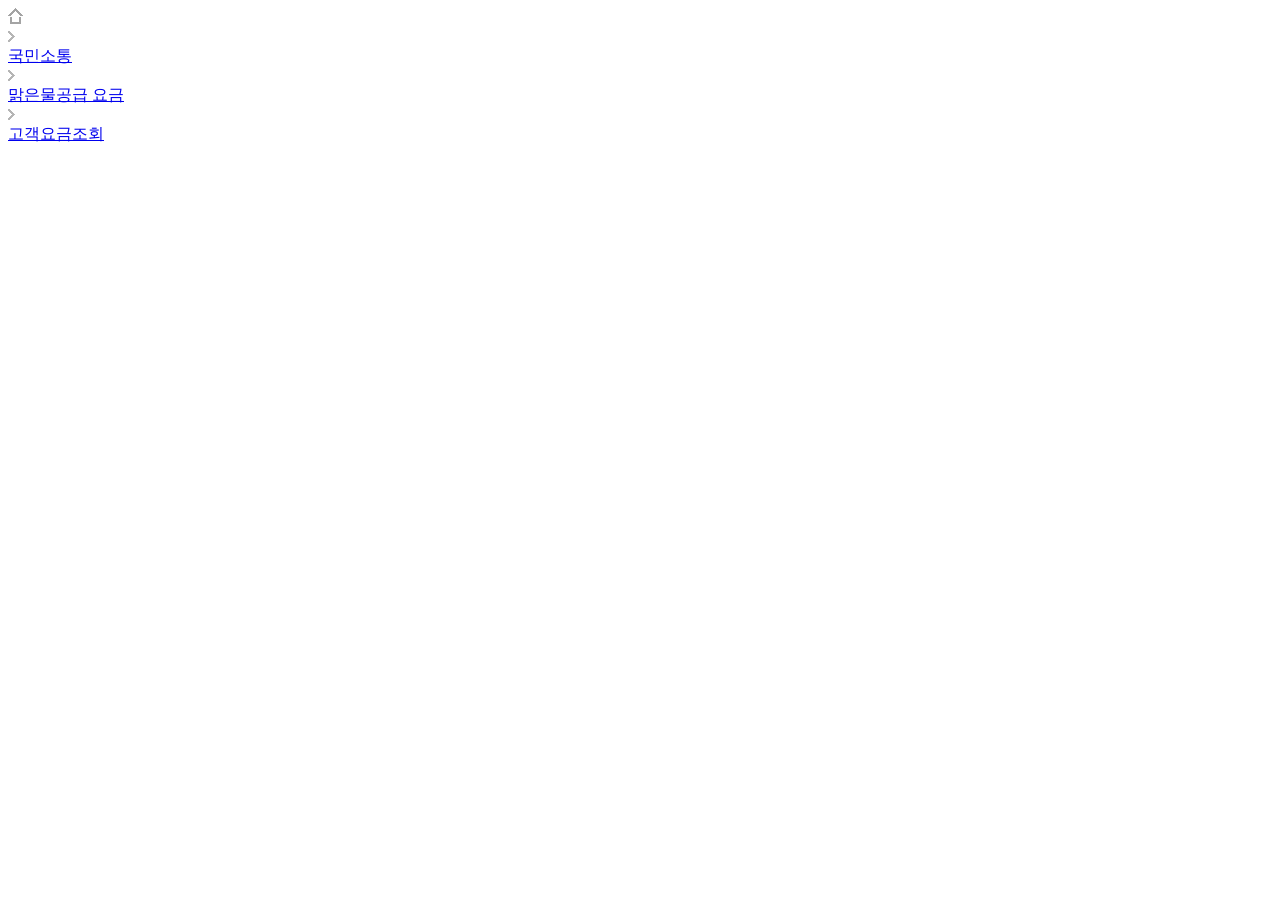
==== pages/bill.html @ 901ba0d9 "first commit" ====
<!DOCTYPE html>
<html lang="en">
<head>
    <meta charset="UTF-8">
    <meta name="viewport" content="width=device-width, initial-scale=1.0">
    <title>Document</title>
</head>
<body>
    <div class="path_bar">
        <a href="#"><img src="../images/path_home_ico.png" alt="홈 버튼"></a>
        <div class="path"><img src="../images/path_bul.png" alt="경로 표시"></div>
        <a href="#">국민소통</a>
        <div class="path"><img src="../images/path_bul.png" alt="경로 표시"></div>
        <a href="#">맑은물공급 요금</a>
        <div class="path"><img src="../images/path_bul.png" alt="경로 표시"></div>
        <a href="#">고객요금조회</a>
    </div>
</body>
</html>
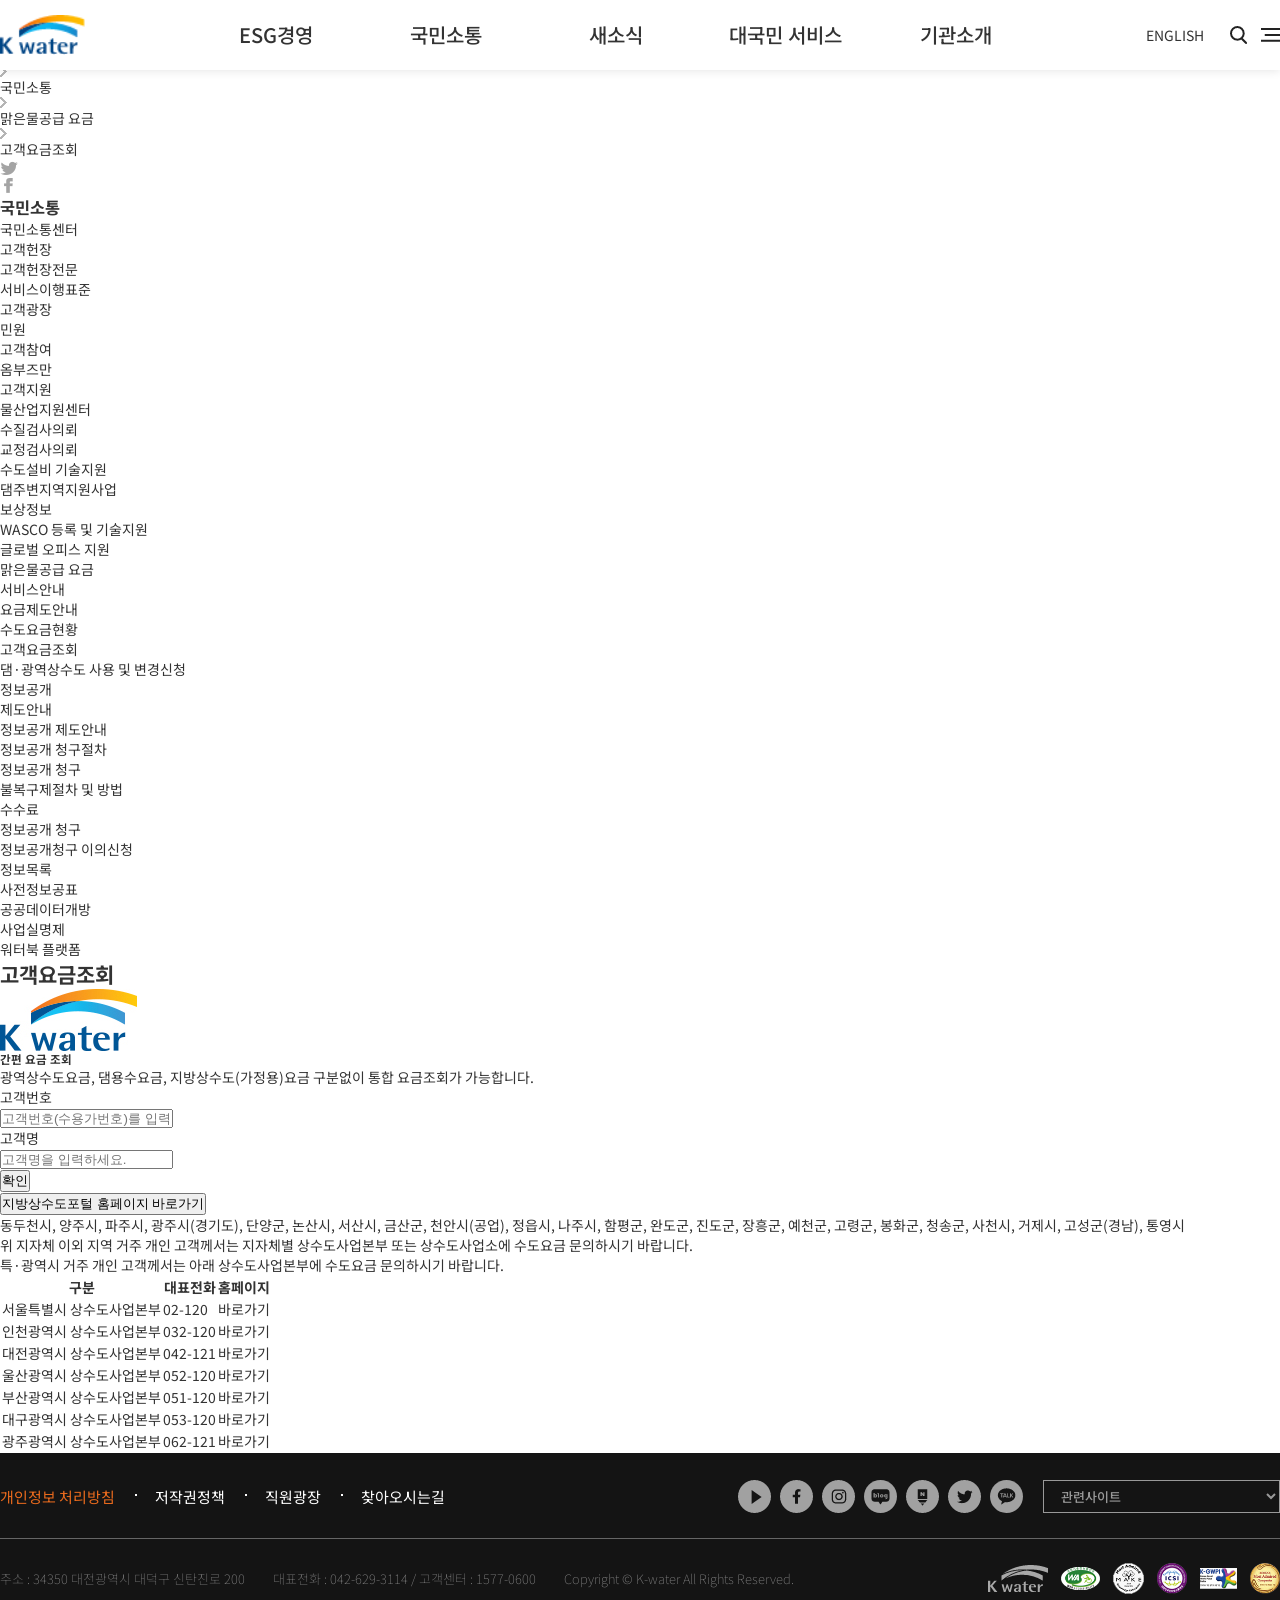
==== commit 4e276b32: "bill page markup" ====
--- a/pages/bill.html
+++ b/pages/bill.html
@@ -3,17 +3,182 @@
 <head>
     <meta charset="UTF-8">
     <meta name="viewport" content="width=device-width, initial-scale=1.0">
+    <link rel="stylesheet" href="../css/reset.css">
+    <link rel="stylesheet" href="../css/bill.css">
+    <script src="../js/code.jquery.com_jquery-1.12.4.js"></script>
+    <script src="../js/app.js"></script>
     <title>Document</title>
 </head>
 <body>
+    <div class="header"></div>
+
+    <div class="page_title">
+        <h2>국민소통</h2>
+        <p>고객에게 가깝게 다가가는 고객중심의 경영을 실천합니다.</p>
+    </div>
+
     <div class="path_bar">
-        <a href="#"><img src="../images/path_home_ico.png" alt="홈 버튼"></a>
-        <div class="path"><img src="../images/path_bul.png" alt="경로 표시"></div>
-        <a href="#">국민소통</a>
-        <div class="path"><img src="../images/path_bul.png" alt="경로 표시"></div>
-        <a href="#">맑은물공급 요금</a>
-        <div class="path"><img src="../images/path_bul.png" alt="경로 표시"></div>
-        <a href="#">고객요금조회</a>
+        <div class="left">
+            <a href="#"><img src="../images/path_home_ico.png" alt="홈 버튼"></a>
+            <div class="path"><img src="../images/path_bul.png" alt="경로 표시"></div>
+            <a href="#">국민소통</a>
+            <div class="path"><img src="../images/path_bul.png" alt="경로 표시"></div>
+            <a href="#">맑은물공급 요금</a>
+            <div class="path"><img src="../images/path_bul.png" alt="경로 표시"></div>
+            <a href="#">고객요금조회</a>
+        </div>
+        <div class="right">
+            <a href="#;"><img src="../images/sns_share_tw.png" alt="트위터 공유"></a>
+            <a href="#;"><img src="../images/sns_share_fb.png" alt="페이스북 공유"></a>
+        </div>
     </div>
+
+    <div class="main">
+        <div class="side_menu">
+            <h3>국민소통</h3>
+            <ul>
+                <li>
+                    <a href="#;">국민소통센터</a>
+                </li>
+                <li>
+                    <a href="#;">고객헌장</a>
+                    <ul>
+                        <li><a href="#;">고객헌장전문</a></li>
+                        <li><a href="#;">서비스이행표준</a></li>
+                    </ul>
+                </li>
+                <li>
+                    <a href="#;">고객광장</a>
+                    <ul>
+                        <li><a href="#;">민원</a></li>
+                        <li><a href="#;">고객참여</a></li>
+                        <li><a href="#;">옴부즈만</a></li>
+                    </ul>
+                </li>
+                <li>
+                    <a href="#;">고객지원</a>
+                    <ul>
+                        <li><a href="#;">물산업지원센터</a></li>
+                        <li><a href="#;">수질검사의뢰</a></li>
+                        <li><a href="#;">교정검사의뢰</a></li>
+                        <li><a href="#;">수도설비 기술지원</a></li>
+                        <li><a href="#;">댐주변지역지원사업</a></li>
+                        <li><a href="#;">보상정보</a></li>
+                        <li><a href="#;">WASCO 등록 및 기술지원</a></li>
+                        <li><a href="#;">글로벌 오피스 지원</a></li>
+                    </ul>
+                </li>
+                <li>
+                    <a href="#;">맑은물공급 요금</a>
+                    <ul>
+                        <li><a href="#;">서비스안내</a></li>
+                        <li><a href="#;">요금제도안내</a></li>
+                        <li><a href="#;">수도요금현황</a></li>
+                        <li><a href="#;">고객요금조회</a></li>
+                        <li><a href="#;">댐·광역상수도 사용 및 변경신청</a></li>
+                    </ul>
+                </li>
+                <li>
+                    <a href="#;">정보공개</a>
+                    <ul>
+                        <li>
+                            <a href="#;">제도안내</a>
+                            <ul>
+                                <li><a href="#,">정보공개 제도안내</a></li>
+                                <li><a href="#,">정보공개 청구절차</a></li>
+                                <li><a href="#,">정보공개 청구</a></li>
+                                <li><a href="#,">불복구제절차 및 방법</a></li>
+                                <li><a href="#,">수수료</a></li>
+                            </ul>
+                        </li>
+                        <li><a href="#;">정보공개 청구</a></li>
+                        <li><a href="#;">정보공개청구 이의신청</a></li>
+                        <li><a href="#;">정보목록</a></li>
+                        <li><a href="#;">사전정보공표</a></li>
+                        <li><a href="#;">공공데이터개방</a></li>
+                        <li><a href="#;">사업실명제</a></li>
+                        <li><a href="#;">워터북 플랫폼</a></li>
+                    </ul>
+                </li>
+            </ul>
+        </div>
+        <div class="contents">
+            <h2>고객요금조회</h2>
+            <div class="bill_box">
+                <div class="box_top">
+                    <div class="box_logo"><img src="../images/kwater_logo.jpg" alt="K-water 로고"></div>
+                    <div class="box_txt">
+                        <h5>간편 요금 조회</h5>
+                        <p>광역상수도요금, 댐용수요금, 지방상수도(가정용)요금 구분없이 통합 요금조회가 가능합니다.</p>
+                    </div>
+                </div>
+                <div class="box_bottom">
+                    <div class="box_input">
+                        <div class="cus_number">
+                            <p>고객번호</p>
+                            <input type="text" placeholder="고객번호(수용가번호)를 입력하세요.">
+                        </div>
+                        <div class="cus_name">
+                            <p>고객명</p>
+                            <input type="text" placeholder="고객명을 입력하세요.">
+                        </div>
+                    </div>
+                    <button>확인</button>
+                </div>
+            </div>
+            <button>지방상수도포털 홈페이지 바로가기</button>
+            <div class="area_box">
+                <p>동두천시, 양주시, 파주시, 광주시(경기도), 단양군, 논산시, 서산시, 금산군, 천안시(공업), 정읍시, 나주시, 함평군, 완도군, 진도군, 장흥군, 예천군, 고령군, 봉화군, 청송군, 사천시, 거제시, 고성군(경남), 통영시</p>
+            </div>
+            <div class="notice_box">
+                <p>위 지자체 이외 지역 거주 개인 고객께서는 지자체별 상수도사업본부 또는 상수도사업소에 수도요금 문의하시기 바랍니다.</p>
+                <p>특·광역시 거주 개인 고객께서는 아래 상수도사업본부에 수도요금 문의하시기 바랍니다.</p>
+            </div>
+            <table class="tb">
+                <tr>
+                    <th>구분</th>
+                    <th>대표전화</th>
+                    <th>홈페이지</th>
+                </tr>
+                <tr>
+                    <td>서울특별시 상수도사업본부</td>
+                    <td>02-120</td>
+                    <td><a href="#;">바로가기</a></td>
+                </tr>
+                <tr>
+                    <td>인천광역시 상수도사업본부</td>
+                    <td>032-120</td>
+                    <td><a href="#;">바로가기</a></td>
+                </tr>
+                <tr>
+                    <td>대전광역시 상수도사업본부</td>
+                    <td>042-121</td>
+                    <td><a href="#;">바로가기</a></td>
+                </tr>
+                <tr>
+                    <td>울산광역시 상수도사업본부</td>
+                    <td>052-120</td>
+                    <td><a href="#;">바로가기</a></td>
+                </tr>
+                <tr>
+                    <td>부산광역시 상수도사업본부</td>
+                    <td>051-120</td>
+                    <td><a href="#;">바로가기</a></td>
+                </tr>
+                <tr>
+                    <td>대구광역시 상수도사업본부</td>
+                    <td>053-120</td>
+                    <td><a href="#;">바로가기</a></td>
+                </tr>
+                <tr>
+                    <td>광주광역시 상수도사업본부</td>
+                    <td>062-121</td>
+                    <td><a href="#;">바로가기</a></td>
+                </tr>
+            </table>
+        </div>
+    </div>
+
+    <div class="footer"></div>
 </body>
 </html>
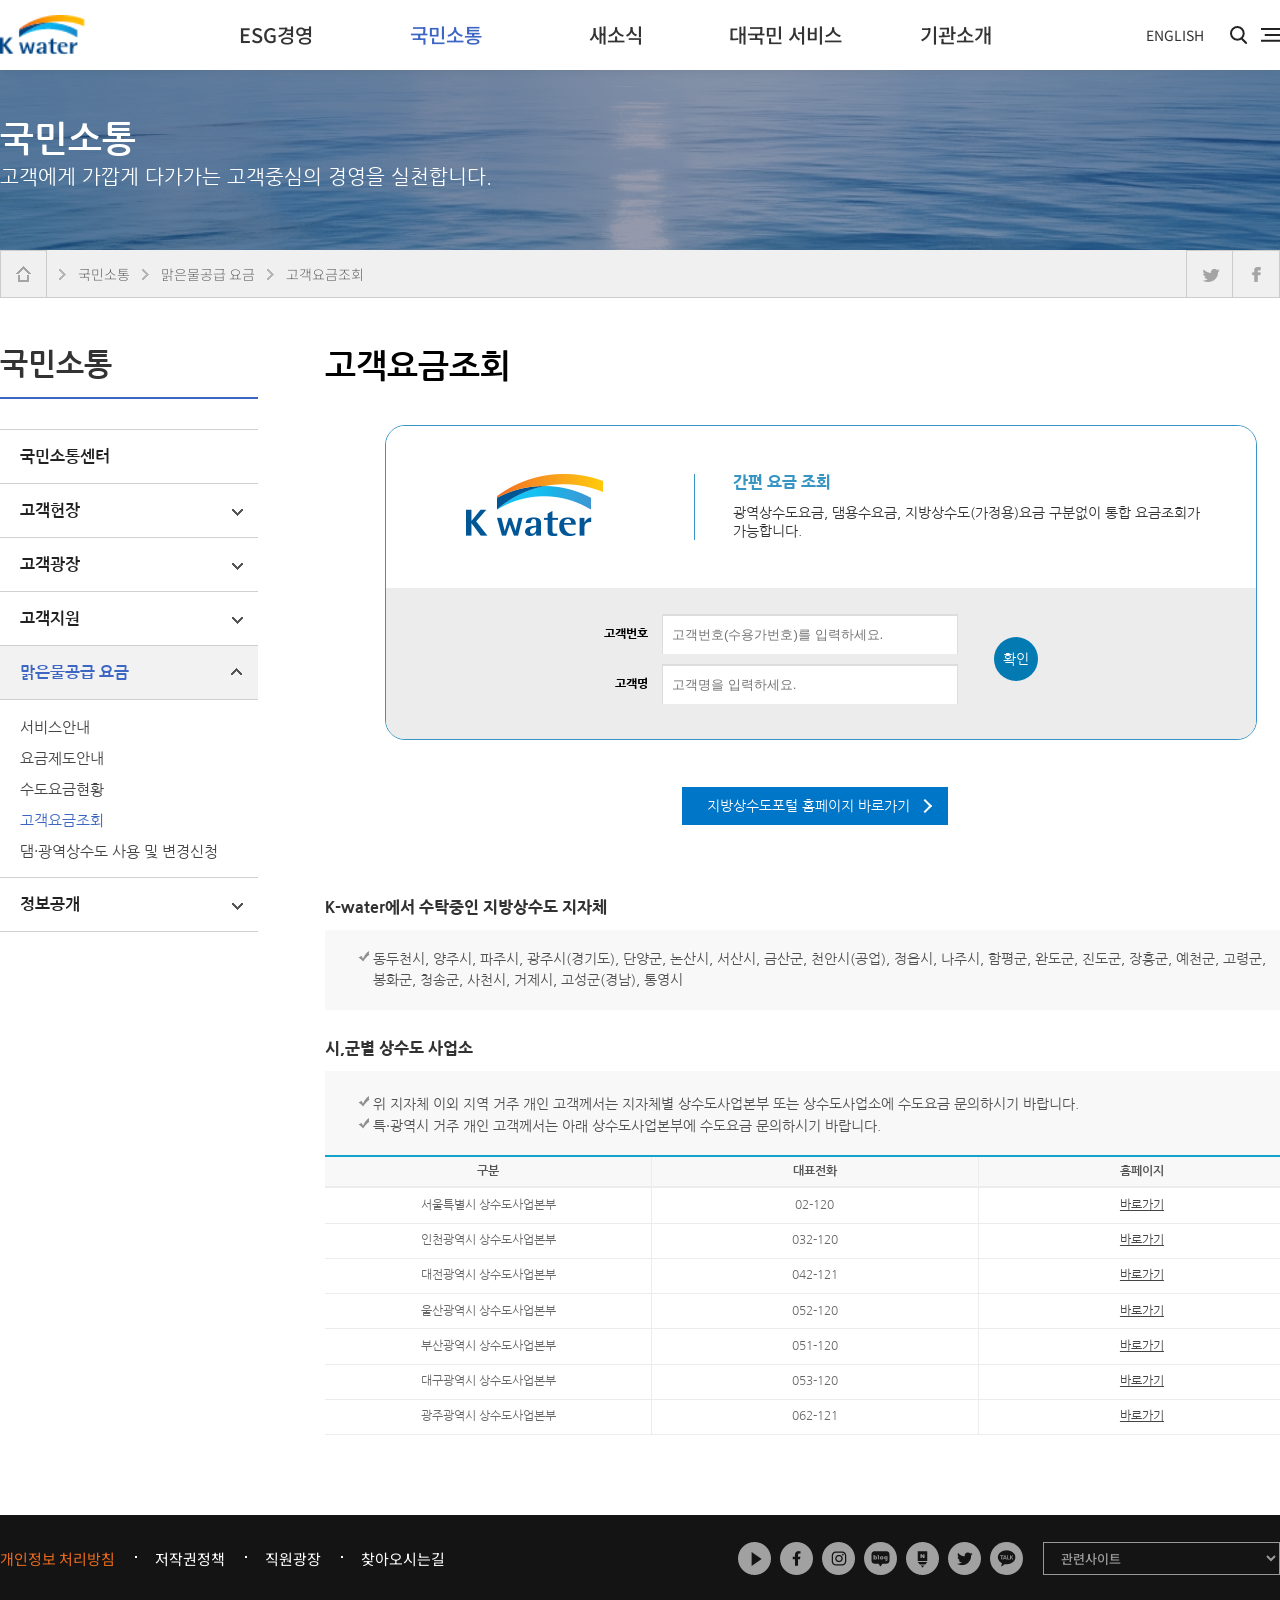
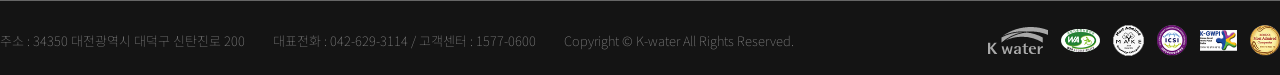
==== commit 13056392: "new page markup" ====
--- a/pages/bill.html
+++ b/pages/bill.html
@@ -5,179 +5,189 @@
     <meta name="viewport" content="width=device-width, initial-scale=1.0">
     <link rel="stylesheet" href="../css/reset.css">
     <link rel="stylesheet" href="../css/bill.css">
+    <link rel="stylesheet" href="../css/page_layout.css">
+    <link rel="stylesheet" href="../css/side_menu.css">
     <script src="../js/code.jquery.com_jquery-1.12.4.js"></script>
     <script src="../js/app.js"></script>
-    <title>Document</title>
+    <title>고객요금조회 | K-water</title>
 </head>
 <body>
     <div class="header"></div>
 
     <div class="page_title">
-        <h2>국민소통</h2>
-        <p>고객에게 가깝게 다가가는 고객중심의 경영을 실천합니다.</p>
+        <div class="text_area">
+            <h2>국민소통</h2>
+            <p>고객에게 가깝게 다가가는 고객중심의 경영을 실천합니다.</p>
+        </div>
     </div>
 
     <div class="path_bar">
-        <div class="left">
-            <a href="#"><img src="../images/path_home_ico.png" alt="홈 버튼"></a>
-            <div class="path"><img src="../images/path_bul.png" alt="경로 표시"></div>
-            <a href="#">국민소통</a>
-            <div class="path"><img src="../images/path_bul.png" alt="경로 표시"></div>
-            <a href="#">맑은물공급 요금</a>
-            <div class="path"><img src="../images/path_bul.png" alt="경로 표시"></div>
-            <a href="#">고객요금조회</a>
+        <div class="inner">
+            <div class="left">
+                <div class="icon_box"><img src="../images/path_home_ico.png" alt="홈 버튼"></div>
+                <div class="path"><img src="../images/path_bul.png" alt="경로 표시"></div>
+                <div>국민소통</div>
+                <div class="path"><img src="../images/path_bul.png" alt="경로 표시"></div>
+                <div>맑은물공급 요금</div>
+                <div class="path"><img src="../images/path_bul.png" alt="경로 표시"></div>
+                <div>고객요금조회</div>
+            </div>
+            <div class="right">
+                <a href="#;" class="icon_box"><img src="../images/sns_share_tw.png" alt="트위터 공유"></a>
+                <a href="#;" class="icon_box"><img src="../images/sns_share_fb.png" alt="페이스북 공유"></a>
+            </div>
         </div>
-        <div class="right">
-            <a href="#;"><img src="../images/sns_share_tw.png" alt="트위터 공유"></a>
-            <a href="#;"><img src="../images/sns_share_fb.png" alt="페이스북 공유"></a>
+    </div>
+    <div class="main"></div>
+        <div class="item">
+            <div class="side_menu">
+                <h2>국민소통</h2>
+                <ul>
+                    <li>
+                        <a href="#;">국민소통센터</a>
+                    </li>
+                    <li>
+                        <a href="#;" class="drop">고객헌장</a>
+                        <ul>
+                            <li><a href="#;">고객헌장전문</a></li>
+                            <li><a href="#;">서비스이행표준</a></li>
+                        </ul>
+                    </li>
+                    <li>
+                        <a href="#;" class="drop">고객광장</a>
+                        <ul>
+                            <li><a href="#;">민원</a></li>
+                            <li><a href="#;">고객참여</a></li>
+                            <li><a href="#;">옴부즈만</a></li>
+                        </ul>
+                    </li>
+                    <li>
+                        <a href="#;" class="drop">고객지원</a>
+                        <ul>
+                            <li><a href="#;">물산업지원센터</a></li>
+                            <li><a href="#;">수질검사의뢰</a></li>
+                            <li><a href="#;">교정검사의뢰</a></li>
+                            <li><a href="#;">수도설비 기술지원</a></li>
+                            <li><a href="#;">댐주변지역지원사업</a></li>
+                            <li><a href="#;">보상정보</a></li>
+                            <li><a href="#;">WASCO 등록 및 기술지원</a></li>
+                            <li><a href="#;">글로벌 오피스 지원</a></li>
+                        </ul>
+                    </li>
+                    <li class="on">
+                        <a href="#;" class="drop">맑은물공급 요금</a>
+                        <ul>
+                            <li><a href="#;">서비스안내</a></li>
+                            <li><a href="#;">요금제도안내</a></li>
+                            <li><a href="#;">수도요금현황</a></li>
+                            <li class="on"><a href="#;">고객요금조회</a></li>
+                            <li><a href="#;">댐·광역상수도 사용 및 변경신청</a></li>
+                        </ul>
+                    </li>
+                    <li>
+                        <a href="#;" class="drop">정보공개</a>
+                        <ul>
+                            <li>
+                                <a href="#;">제도안내</a>
+                                <ul class="more_menu">
+                                    <li><a href="#,">정보공개 제도안내</a></li>
+                                    <li><a href="#,">정보공개 청구절차</a></li>
+                                    <li><a href="#,">정보공개 청구</a></li>
+                                    <li><a href="#,">불복구제절차 및 방법</a></li>
+                                    <li><a href="#,">수수료</a></li>
+                                </ul>
+                            </li>
+                            <li><a href="#;">정보공개 청구</a></li>
+                            <li><a href="#;">정보공개청구 이의신청</a></li>
+                            <li><a href="#;">정보목록</a></li>
+                            <li><a href="#;">사전정보공표</a></li>
+                            <li><a href="#;">공공데이터개방</a></li>
+                            <li><a href="#;">사업실명제</a></li>
+                            <li><a href="#;">워터북 플랫폼</a></li>
+                        </ul>
+                    </li>
+                </ul>
+            </div>
+            <div class="contents">
+                <h2>고객요금조회</h2>
+                <div class="bill_box">
+                    <div class="box_top">
+                        <div class="box_logo"><img src="../images/kwater_logo.jpg" alt="K-water 로고"></div>
+                        <div class="box_txt">
+                            <h5>간편 요금 조회</h5>
+                            <p>광역상수도요금, 댐용수요금, 지방상수도(가정용)요금 구분없이 통합 요금조회가 가능합니다.</p>
+                        </div>
+                    </div>
+                    <div class="box_bottom">
+                        <div class="box_input">
+                            <div class="cus_number">
+                                <p>고객번호</p>
+                                <input type="text" placeholder="고객번호(수용가번호)를 입력하세요.">
+                            </div>
+                            <div class="cus_name">
+                                <p>고객명</p>
+                                <input type="text" placeholder="고객명을 입력하세요.">
+                            </div>
+                        </div>
+                        <button>확인</button>
+                    </div>
+                </div>
+                <button>지방상수도포털 홈페이지 바로가기</button>
+                <h5>K-water에서 수탁중인 지방상수도 지자체</h5>
+                <div class="area_box">
+                    <p>동두천시, 양주시, 파주시, 광주시(경기도), 단양군, 논산시, 서산시, 금산군, 천안시(공업), 정읍시, 나주시, 함평군, 완도군, 진도군, 장흥군, 예천군, 고령군, 봉화군, 청송군, 사천시, 거제시, 고성군(경남), 통영시</p>
+                </div>
+                <h5>시,군별 상수도 사업소</h5>
+                <div class="notice_box">
+                    <p>위 지자체 이외 지역 거주 개인 고객께서는 지자체별 상수도사업본부 또는 상수도사업소에 수도요금 문의하시기 바랍니다.</p>
+                    <p>특·광역시 거주 개인 고객께서는 아래 상수도사업본부에 수도요금 문의하시기 바랍니다.</p>
+                </div>
+                <table class="tb">
+                    <tr>
+                        <th>구분</th>
+                        <th>대표전화</th>
+                        <th>홈페이지</th>
+                    </tr>
+                    <tr>
+                        <td>서울특별시 상수도사업본부</td>
+                        <td>02-120</td>
+                        <td><a href="#;">바로가기</a></td>
+                    </tr>
+                    <tr>
+                        <td>인천광역시 상수도사업본부</td>
+                        <td>032-120</td>
+                        <td><a href="#;">바로가기</a></td>
+                    </tr>
+                    <tr>
+                        <td>대전광역시 상수도사업본부</td>
+                        <td>042-121</td>
+                        <td><a href="#;">바로가기</a></td>
+                    </tr>
+                    <tr>
+                        <td>울산광역시 상수도사업본부</td>
+                        <td>052-120</td>
+                        <td><a href="#;">바로가기</a></td>
+                    </tr>
+                    <tr>
+                        <td>부산광역시 상수도사업본부</td>
+                        <td>051-120</td>
+                        <td><a href="#;">바로가기</a></td>
+                    </tr>
+                    <tr>
+                        <td>대구광역시 상수도사업본부</td>
+                        <td>053-120</td>
+                        <td><a href="#;">바로가기</a></td>
+                    </tr>
+                    <tr>
+                        <td>광주광역시 상수도사업본부</td>
+                        <td>062-121</td>
+                        <td><a href="#;">바로가기</a></td>
+                    </tr>
+                </table>
+            </div>
         </div>
     </div>
 
-    <div class="main">
-        <div class="side_menu">
-            <h3>국민소통</h3>
-            <ul>
-                <li>
-                    <a href="#;">국민소통센터</a>
-                </li>
-                <li>
-                    <a href="#;">고객헌장</a>
-                    <ul>
-                        <li><a href="#;">고객헌장전문</a></li>
-                        <li><a href="#;">서비스이행표준</a></li>
-                    </ul>
-                </li>
-                <li>
-                    <a href="#;">고객광장</a>
-                    <ul>
-                        <li><a href="#;">민원</a></li>
-                        <li><a href="#;">고객참여</a></li>
-                        <li><a href="#;">옴부즈만</a></li>
-                    </ul>
-                </li>
-                <li>
-                    <a href="#;">고객지원</a>
-                    <ul>
-                        <li><a href="#;">물산업지원센터</a></li>
-                        <li><a href="#;">수질검사의뢰</a></li>
-                        <li><a href="#;">교정검사의뢰</a></li>
-                        <li><a href="#;">수도설비 기술지원</a></li>
-                        <li><a href="#;">댐주변지역지원사업</a></li>
-                        <li><a href="#;">보상정보</a></li>
-                        <li><a href="#;">WASCO 등록 및 기술지원</a></li>
-                        <li><a href="#;">글로벌 오피스 지원</a></li>
-                    </ul>
-                </li>
-                <li>
-                    <a href="#;">맑은물공급 요금</a>
-                    <ul>
-                        <li><a href="#;">서비스안내</a></li>
-                        <li><a href="#;">요금제도안내</a></li>
-                        <li><a href="#;">수도요금현황</a></li>
-                        <li><a href="#;">고객요금조회</a></li>
-                        <li><a href="#;">댐·광역상수도 사용 및 변경신청</a></li>
-                    </ul>
-                </li>
-                <li>
-                    <a href="#;">정보공개</a>
-                    <ul>
-                        <li>
-                            <a href="#;">제도안내</a>
-                            <ul>
-                                <li><a href="#,">정보공개 제도안내</a></li>
-                                <li><a href="#,">정보공개 청구절차</a></li>
-                                <li><a href="#,">정보공개 청구</a></li>
-                                <li><a href="#,">불복구제절차 및 방법</a></li>
-                                <li><a href="#,">수수료</a></li>
-                            </ul>
-                        </li>
-                        <li><a href="#;">정보공개 청구</a></li>
-                        <li><a href="#;">정보공개청구 이의신청</a></li>
-                        <li><a href="#;">정보목록</a></li>
-                        <li><a href="#;">사전정보공표</a></li>
-                        <li><a href="#;">공공데이터개방</a></li>
-                        <li><a href="#;">사업실명제</a></li>
-                        <li><a href="#;">워터북 플랫폼</a></li>
-                    </ul>
-                </li>
-            </ul>
-        </div>
-        <div class="contents">
-            <h2>고객요금조회</h2>
-            <div class="bill_box">
-                <div class="box_top">
-                    <div class="box_logo"><img src="../images/kwater_logo.jpg" alt="K-water 로고"></div>
-                    <div class="box_txt">
-                        <h5>간편 요금 조회</h5>
-                        <p>광역상수도요금, 댐용수요금, 지방상수도(가정용)요금 구분없이 통합 요금조회가 가능합니다.</p>
-                    </div>
-                </div>
-                <div class="box_bottom">
-                    <div class="box_input">
-                        <div class="cus_number">
-                            <p>고객번호</p>
-                            <input type="text" placeholder="고객번호(수용가번호)를 입력하세요.">
-                        </div>
-                        <div class="cus_name">
-                            <p>고객명</p>
-                            <input type="text" placeholder="고객명을 입력하세요.">
-                        </div>
-                    </div>
-                    <button>확인</button>
-                </div>
-            </div>
-            <button>지방상수도포털 홈페이지 바로가기</button>
-            <div class="area_box">
-                <p>동두천시, 양주시, 파주시, 광주시(경기도), 단양군, 논산시, 서산시, 금산군, 천안시(공업), 정읍시, 나주시, 함평군, 완도군, 진도군, 장흥군, 예천군, 고령군, 봉화군, 청송군, 사천시, 거제시, 고성군(경남), 통영시</p>
-            </div>
-            <div class="notice_box">
-                <p>위 지자체 이외 지역 거주 개인 고객께서는 지자체별 상수도사업본부 또는 상수도사업소에 수도요금 문의하시기 바랍니다.</p>
-                <p>특·광역시 거주 개인 고객께서는 아래 상수도사업본부에 수도요금 문의하시기 바랍니다.</p>
-            </div>
-            <table class="tb">
-                <tr>
-                    <th>구분</th>
-                    <th>대표전화</th>
-                    <th>홈페이지</th>
-                </tr>
-                <tr>
-                    <td>서울특별시 상수도사업본부</td>
-                    <td>02-120</td>
-                    <td><a href="#;">바로가기</a></td>
-                </tr>
-                <tr>
-                    <td>인천광역시 상수도사업본부</td>
-                    <td>032-120</td>
-                    <td><a href="#;">바로가기</a></td>
-                </tr>
-                <tr>
-                    <td>대전광역시 상수도사업본부</td>
-                    <td>042-121</td>
-                    <td><a href="#;">바로가기</a></td>
-                </tr>
-                <tr>
-                    <td>울산광역시 상수도사업본부</td>
-                    <td>052-120</td>
-                    <td><a href="#;">바로가기</a></td>
-                </tr>
-                <tr>
-                    <td>부산광역시 상수도사업본부</td>
-                    <td>051-120</td>
-                    <td><a href="#;">바로가기</a></td>
-                </tr>
-                <tr>
-                    <td>대구광역시 상수도사업본부</td>
-                    <td>053-120</td>
-                    <td><a href="#;">바로가기</a></td>
-                </tr>
-                <tr>
-                    <td>광주광역시 상수도사업본부</td>
-                    <td>062-121</td>
-                    <td><a href="#;">바로가기</a></td>
-                </tr>
-            </table>
-        </div>
-    </div>
 
     <div class="footer"></div>
 </body>
--- a/css/bill.css
+++ b/css/bill.css
@@ -0,0 +1,200 @@
+
+
+.contents h2 {
+    font-size: 33px;
+    color: #000000;
+    margin-bottom: 42px;
+}
+
+.bill_box {
+    width: 872px;
+    height: 315px;
+    border: 1px solid #3695C2;
+    border-radius: 20px;
+    overflow: hidden;
+    margin: 0 0 47px 60px;
+}
+
+.box_top {
+    background-color: #ffffff;
+    display: flex;
+    gap: 130px;
+    padding: 48px 0 48px 80px;
+}
+
+.box_logo {
+    position: relative;
+}
+
+.box_logo::after {
+    content: '';
+    position: absolute;
+    top: 0;
+    right: -92px;
+    height: 100%;
+    width: 1px;
+    background-color: #3695C2;
+}
+
+.box_txt h5 {
+    color: #3695C2;
+    font-size: 16px;
+    margin-bottom: 14px;
+    font-weight: 800;
+}
+
+.box_bottom {
+    background-color: #ececec;
+    padding: 26px 0 35px;
+    display: flex;
+    justify-content: center;
+    align-items: center;
+    gap: 36px;
+}
+
+.box_input {
+    display: flex;
+    flex-direction: column;
+    align-items: end;
+    gap: 10px;
+}
+
+.box_input div {
+    display: flex;
+    align-items: center;
+    gap: 14px;
+}
+
+.box_input div p {
+    color: #000000;
+    font-size: 12px;
+    font-weight: 800;
+}
+
+.box_input div input {
+    width: 296px;
+    height: 40px;
+    border: none;
+    box-shadow: 0 1px 0 1px #ddd inset; 
+    padding-left: 10px;
+}
+
+.box_bottom button {
+    width: 44px;
+    height: 44px;
+    border: none;
+    background-color: #047AB3;
+    border-radius: 50%;
+    color: #ffffff;
+    font-size: 14px;
+    cursor: pointer;
+    font-family: 'Nanum Gothic';
+}
+
+.contents > button {
+    display: block;
+    width: 266px;
+    height: 38px;
+    margin: 0 auto 74px;
+    background-color: #0076C8;
+    color: #ffffff;
+    border: none;
+    font-family: 'Nanum Gothic';
+    cursor: pointer;
+    font-size: 14px;
+    padding-right: 14px;
+    position: relative;
+}
+
+.contents > button::after {
+    content: '';
+    position: absolute;
+    top: 50%;
+    right: 18px;
+    width: 10px;
+    height: 10px;
+    border-top: 2px solid #ffffff;
+    border-right: 2px solid #ffffff;
+    transform: translateY(-50%) rotate(45deg);
+}
+
+.contents > button:hover {
+    text-decoration: underline;
+}
+
+.contents > h5 {
+    font-size: 16px;
+    color: #323232;
+    font-weight: 800;
+    margin-bottom: 15px;
+}
+
+.contents > div > p {
+    position: relative;
+    color: #505050;
+}
+
+.contents > div > p::after {
+    content: url('../images/bullet01.png');
+    position: absolute;
+    top: -2px;
+    left: -15px;
+    width: 100%;
+}
+
+.area_box {
+    width: 980px;
+    height: 80px;
+    background-color: #f8f8f8;
+    padding: 19px 0 0 48px;
+    line-height: 1.5;
+    margin-bottom: 30px;
+}
+
+.notice_box {
+    width: 980px;
+    height: 84px;
+    background-color: #f8f8f8;
+    padding: 24px 0 0 48px;
+}
+
+.notice_box p {
+    margin-bottom: 4px;
+}
+
+.tb {
+    width: 980px;
+    height: 280px;
+    margin-bottom: 80px;
+    text-align: center;
+    table-layout: fixed;
+    border-collapse: collapse;
+}
+
+th, td {
+    border-bottom: 1px solid #ececec;
+    border-left: 1px solid #ececec;
+}
+
+th:nth-of-type(1), td:nth-of-type(1) {
+    border-left: none;
+}
+
+th {
+    font-size: 12px;
+    font-weight: 700;
+    color: #555555;
+    background-color: #f8f8f8;
+    border-top: 2px solid #12A3CC;
+    border-bottom: 2px solid #ececec;
+}
+
+td {
+    font-size: 12px;
+    color: #666666;
+}
+
+td a {
+    color: #444444;
+    text-decoration: underline;
+}
--- a/css/page_layout.css
+++ b/css/page_layout.css
@@ -0,0 +1,80 @@
+.page_title {
+    width: 100%;
+    height: 250px;
+    background-image: url('../images/sub_tit_gnb02.png');
+    background-position: bottom;
+    background-repeat: no-repeat;
+    background-size: 100% 180px;
+    position: relative;
+}
+
+.page_title .text_area {
+    max-width: 1300px;
+    margin: 0 auto;
+    font-family: 'Nanum Gothic';
+    color: #ffffff;
+}
+
+.page_title h2 {
+    position: absolute;
+    bottom: 93px;
+    font-size: 36px;
+    font-weight: 700;
+}
+
+.page_title p {
+    position: absolute;
+    bottom: 60px;
+    font-size: 20px;
+}
+
+.path_bar {
+    width: 100%;
+    height: 48px;
+    background-color: #F0F0F0;
+    border-bottom: 1px solid #cccccc;
+    line-height: 48px;
+}
+
+.path_bar .inner {
+    display: flex;
+    justify-content: space-between;
+    max-width: 1300px;
+    margin: 0 auto;
+}
+
+.inner > div {
+    display: flex;
+    align-items: center;
+}
+
+.inner .icon_box {
+    width: 47px;
+    height: 48px;
+    border: 1px solid #cccccc;
+    padding: 15px;
+}
+
+.inner .icon_box:nth-of-type(2) {
+    border-left: none;
+}
+
+.inner .left {
+    gap: 12px;
+    color: #666666;
+    font-weight: 300;
+}
+
+.inner .right .icon_box:hover {
+    background-color: #dddddd;
+}
+
+.item {
+    max-width: 1300px;
+    margin: 0 auto;
+    padding-top: 52px;
+    display: flex;
+    gap: 67px;
+    font-family: 'Nanum Gothic';
+    color: #333333;
+}
--- a/css/side_menu.css
+++ b/css/side_menu.css
@@ -0,0 +1,94 @@
+.side_menu h2 {
+    font-size: 30px;
+    padding-bottom: 18px;
+    border-bottom: 2px solid #3D66C4;
+    margin-bottom: 30px;
+}
+
+.side_menu > ul {
+    border-top: 1px solid #D0D0D0;
+    width: 258px;
+}
+
+.side_menu > ul > li > a {
+    display: block;
+    height: 54px;
+    line-height: 54px;
+    color: #222222;
+    font-size: 16px;
+    font-weight: 700;
+    padding-left: 20px;
+    border-bottom: 1px solid #D0D0D0;
+    position: relative;
+}
+
+.side_menu > ul > li > a.drop::after {
+    content: url('../images/lnb_depth1_bul_down.png');
+    position: absolute;
+    top: 0;
+    left: calc(100% - 26px);
+    width: 100%;
+}
+
+.side_menu > ul > li.on > a {
+    background-color: #f2f2f2;
+    color: #3D66C4;
+}
+
+
+.side_menu > ul > li.on > a.drop::after {
+    content: url('../images/lnb_depth1_bul_down.png');
+    position: absolute;
+    top: 0;
+    left: -16px;
+    width: 100%;
+    transform: rotate(180deg);
+}
+
+.side_menu > ul > li.on > ul {
+    display: block;
+}
+
+.side_menu > ul > li > ul {
+    padding: 18px 0 4px 20px;
+    border-bottom: 1px solid #D0D0D0;
+    display: none;
+}
+
+.side_menu > ul > li > ul a:hover {
+   text-decoration: underline;
+}
+
+.side_menu > ul > li > ul li.on a {
+    color: #3D66C4;
+}
+
+.side_menu > ul > li > ul > li {
+    margin-bottom: 12px;
+    color: #444444;
+    font-size: 15px;
+}
+
+.more_menu {
+    padding: 12px 0 0 10px;
+    margin-bottom: 18px;
+}
+
+.more_menu li {
+    margin-bottom: 10px;
+    font-size: 14px;
+    position: relative;
+}
+
+.more_menu li::after {
+    content: '-';
+    position: absolute;
+    top: 0;
+    left: -10px;
+}
+
+.more_menu li:hover a {
+    color: #3D66C4;
+}
+
+
